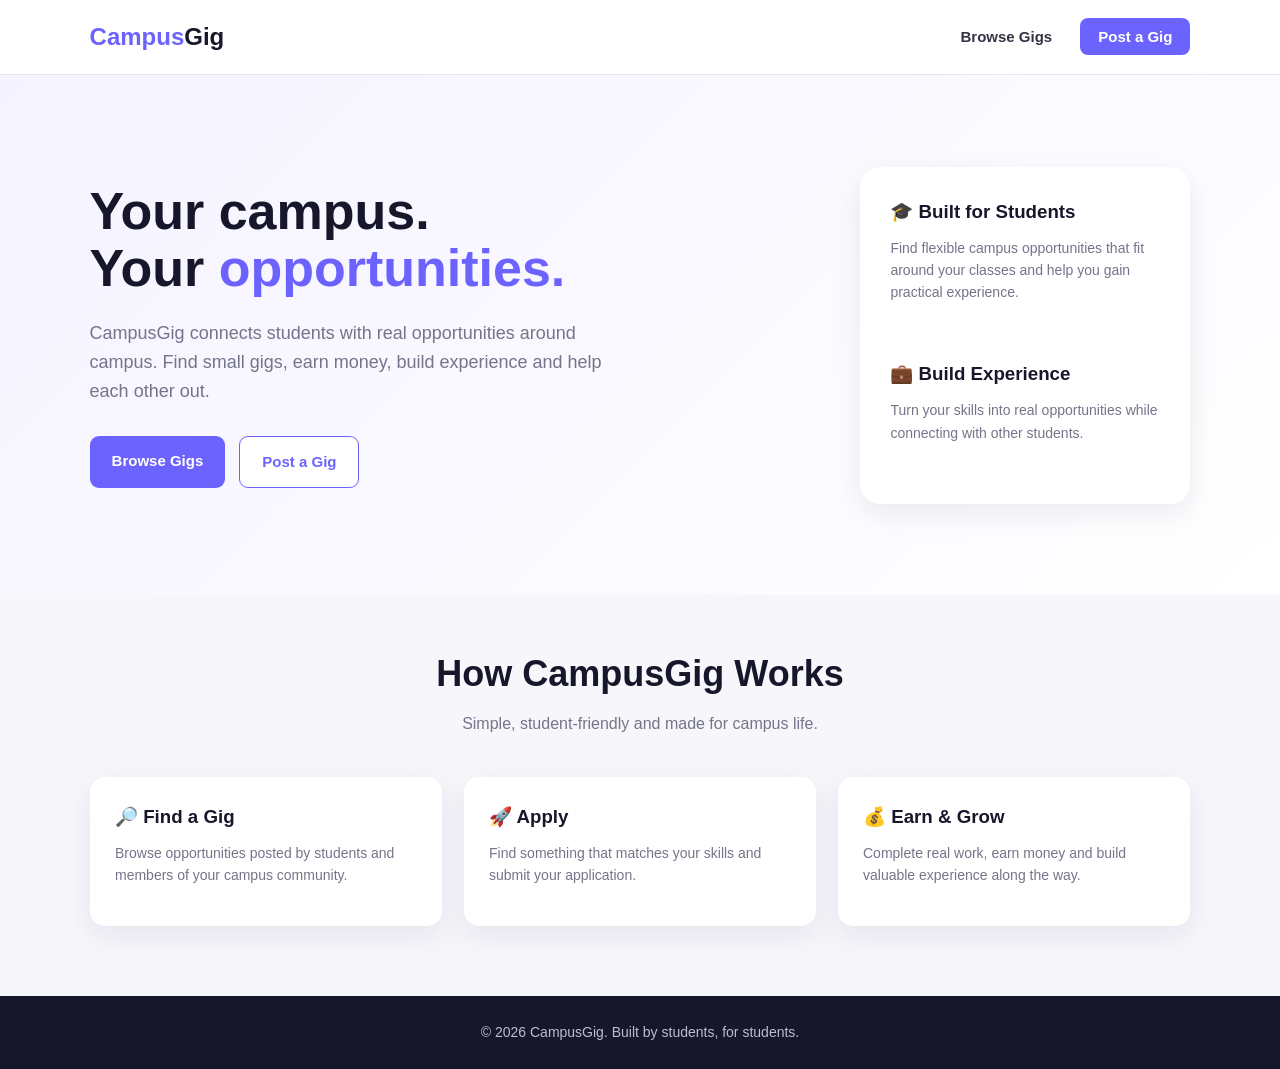
==== src/main/webapp/index.html @ ba2f9149 "Complete CampusGig frontend design" ====
<!DOCTYPE html>
<html lang="en">
<head>
    <meta charset="UTF-8">
    <meta name="viewport" content="width=device-width, initial-scale=1.0">

    <title>CampusGig - Find. Work. Grow.</title>

    <link rel="stylesheet" href="css/style.css">
</head>

<body>

    <!-- Navigation -->
    <nav class="navbar">

        <a href="index.html" class="logo">
            Campus<span>Gig</span>
        </a>

        <ul class="nav-links">
            <li>
                <a href="browse-gigs.html">Browse Gigs</a>
            </li>

            <li>
                <a href="post-gig.html" class="nav-button">
                    Post a Gig
                </a>
            </li>
        </ul>

    </nav>


    <!-- Hero -->
    <main>

        <section class="hero">

            <div class="hero-content">

                <h1>
                    Your campus.
                    <br>
                    Your <span>opportunities.</span>
                </h1>

                <p>
                    CampusGig connects students with real opportunities
                    around campus. Find small gigs, earn money, build
                    experience and help each other out.
                </p>

                <div class="hero-buttons">

                    <a href="browse-gigs.html" class="btn btn-primary">
                        Browse Gigs
                    </a>

                    <a href="post-gig.html" class="btn btn-secondary">
                        Post a Gig
                    </a>

                </div>

            </div>


            <div class="hero-card">

                <h3>🎓 Built for Students</h3>

                <p>
                    Find flexible campus opportunities that fit around
                    your classes and help you gain practical experience.
                </p>

                <br>

                <h3>💼 Build Experience</h3>

                <p>
                    Turn your skills into real opportunities while
                    connecting with other students.
                </p>

            </div>

        </section>


        <!-- How it works -->

        <section class="container">

            <div class="page-title">

                <h1>How CampusGig Works</h1>

                <p>
                    Simple, student-friendly and made for campus life.
                </p>

            </div>


            <div class="gig-grid">

                <div class="gig-card">

                    <h3>🔎 Find a Gig</h3>

                    <p>
                        Browse opportunities posted by students and
                        members of your campus community.
                    </p>

                </div>


                <div class="gig-card">

                    <h3>🚀 Apply</h3>

                    <p>
                        Find something that matches your skills and
                        submit your application.
                    </p>

                </div>


                <div class="gig-card">

                    <h3>💰 Earn & Grow</h3>

                    <p>
                        Complete real work, earn money and build
                        valuable experience along the way.
                    </p>

                </div>

            </div>

        </section>

    </main>


    <!-- Footer -->

    <footer class="footer">

        <p>
            © 2026 CampusGig. Built by students, for students.
        </p>

    </footer>

</body>
</html>
---- src/main/webapp/css/style.css ----
/* =========================
   CampusGig - Main Styles
   ========================= */

* {
    margin: 0;
    padding: 0;
    box-sizing: border-box;
}

:root {
    --primary: #6c63ff;
    --primary-dark: #5148d9;
    --dark: #17172b;
    --text: #333344;
    --muted: #74748a;
    --light: #f6f6fb;
    --white: #ffffff;
    --border: #e5e5ef;
    --success: #28a745;
    --danger: #dc3545;
    --shadow: 0 10px 30px rgba(30, 30, 60, 0.08);
}

body {
    font-family: Arial, Helvetica, sans-serif;
    background: var(--light);
    color: var(--text);
    line-height: 1.6;
}

/* =========================
   Navbar
   ========================= */

.navbar {
    background: var(--white);
    border-bottom: 1px solid var(--border);
    padding: 18px 7%;
    display: flex;
    align-items: center;
    justify-content: space-between;
    position: sticky;
    top: 0;
    z-index: 1000;
}

.logo {
    font-size: 24px;
    font-weight: 800;
    color: var(--primary);
    text-decoration: none;
}

.logo span {
    color: var(--dark);
}

.nav-links {
    display: flex;
    align-items: center;
    gap: 28px;
    list-style: none;
}

.nav-links a {
    color: var(--text);
    text-decoration: none;
    font-size: 15px;
    font-weight: 600;
    transition: 0.2s ease;
}

.nav-links a:hover {
    color: var(--primary);
}

.nav-button {
    background: var(--primary);
    color: white !important;
    padding: 10px 18px;
    border-radius: 8px;
}

.nav-button:hover {
    background: var(--primary-dark);
}

/* =========================
   Page Container
   ========================= */

.container {
    width: 86%;
    max-width: 1100px;
    margin: 50px auto;
}

/* =========================
   Hero Section
   ========================= */

.hero {
    min-height: 520px;
    display: flex;
    align-items: center;
    justify-content: space-between;
    gap: 50px;
    padding: 70px 7%;
    background: linear-gradient(135deg, #f5f3ff, #ffffff);
}

.hero-content {
    max-width: 600px;
}

.hero h1 {
    font-size: 52px;
    line-height: 1.1;
    color: var(--dark);
    margin-bottom: 22px;
}

.hero h1 span {
    color: var(--primary);
}

.hero p {
    font-size: 18px;
    color: var(--muted);
    margin-bottom: 30px;
    max-width: 520px;
}

.hero-buttons {
    display: flex;
    gap: 14px;
    flex-wrap: wrap;
}

.hero-card {
    background: var(--white);
    width: 330px;
    padding: 30px;
    border-radius: 20px;
    box-shadow: var(--shadow);
}

.hero-card h3 {
    color: var(--dark);
    margin-bottom: 10px;
}

.hero-card p {
    font-size: 14px;
}

/* =========================
   Buttons
   ========================= */

.btn {
    display: inline-block;
    border: none;
    cursor: pointer;
    text-decoration: none;
    font-size: 15px;
    font-weight: 700;
    padding: 13px 22px;
    border-radius: 9px;
    transition: 0.2s ease;
}

.btn-primary {
    background: var(--primary);
    color: white;
}

.btn-primary:hover {
    background: var(--primary-dark);
    transform: translateY(-1px);
}

.btn-secondary {
    background: white;
    color: var(--primary);
    border: 1px solid var(--primary);
}

.btn-secondary:hover {
    background: #f0efff;
}

.btn-danger {
    background: var(--danger);
    color: white;
}

/* =========================
   Headings
   ========================= */

.page-title {
    text-align: center;
    margin-bottom: 40px;
}

.page-title h1 {
    color: var(--dark);
    font-size: 36px;
    margin-bottom: 8px;
}

.page-title p {
    color: var(--muted);
}

/* =========================
   Forms
   ========================= */

.form-card {
    background: var(--white);
    max-width: 700px;
    margin: 0 auto;
    padding: 35px;
    border-radius: 16px;
    box-shadow: var(--shadow);
}

.form-group {
    margin-bottom: 22px;
}

.form-group label {
    display: block;
    font-weight: 700;
    margin-bottom: 8px;
    color: var(--dark);
}

.form-group input,
.form-group textarea,
.form-group select {
    width: 100%;
    padding: 13px 14px;
    border: 1px solid var(--border);
    border-radius: 8px;
    font-size: 15px;
    font-family: inherit;
    outline: none;
    transition: 0.2s ease;
    background: white;
}

.form-group input:focus,
.form-group textarea:focus,
.form-group select:focus {
    border-color: var(--primary);
    box-shadow: 0 0 0 3px rgba(108, 99, 255, 0.1);
}

.form-group textarea {
    min-height: 130px;
    resize: vertical;
}

.form-help {
    color: var(--muted);
    font-size: 13px;
    margin-top: 5px;
}

.form-actions {
    margin-top: 28px;
}

/* =========================
   Search
   ========================= */

.search-box {
    background: var(--white);
    padding: 20px;
    border-radius: 14px;
    box-shadow: var(--shadow);
    margin-bottom: 30px;
}

.search-form {
    display: flex;
    gap: 12px;
}

.search-form input {
    flex: 1;
    padding: 13px 15px;
    border: 1px solid var(--border);
    border-radius: 8px;
    font-size: 15px;
    outline: none;
}

.search-form input:focus {
    border-color: var(--primary);
}

/* =========================
   Gig Cards
   ========================= */

.gig-grid {
    display: grid;
    grid-template-columns: repeat(auto-fit, minmax(280px, 1fr));
    gap: 22px;
}

.gig-card {
    background: var(--white);
    padding: 25px;
    border-radius: 15px;
    box-shadow: var(--shadow);
    transition: 0.2s ease;
}

.gig-card:hover {
    transform: translateY(-4px);
}

.gig-card h3 {
    color: var(--dark);
    margin-bottom: 10px;
}

.gig-card p {
    color: var(--muted);
    font-size: 14px;
    margin-bottom: 15px;
}

.gig-info {
    display: flex;
    justify-content: space-between;
    gap: 10px;
    margin: 15px 0;
    font-size: 14px;
}

.gig-budget {
    color: var(--success);
    font-weight: 700;
}

.gig-deadline {
    color: var(--muted);
}

/* =========================
   Empty State
   ========================= */

.empty-state {
    background: white;
    padding: 45px;
    border-radius: 15px;
    text-align: center;
    box-shadow: var(--shadow);
}

.empty-state h3 {
    margin-bottom: 8px;
    color: var(--dark);
}

.empty-state p {
    color: var(--muted);
}

/* =========================
   Footer
   ========================= */

.footer {
    background: var(--dark);
    color: white;
    text-align: center;
    padding: 25px;
    margin-top: 70px;
}

.footer p {
    color: #bdbdcc;
    font-size: 14px;
}

/* =========================
   Responsive Design
   ========================= */

@media (max-width: 768px) {

    .navbar {
        padding: 15px 5%;
    }

    .nav-links {
        gap: 12px;
    }

    .nav-links a {
        font-size: 13px;
    }

    .hero {
        flex-direction: column;
        align-items: flex-start;
        padding: 55px 7%;
    }

    .hero h1 {
        font-size: 40px;
    }

    .hero-card {
        width: 100%;
    }

    .container {
        width: 90%;
    }

    .form-card {
        padding: 25px;
    }

    .search-form {
        flex-direction: column;
    }

    .search-form .btn {
        width: 100%;
    }
}
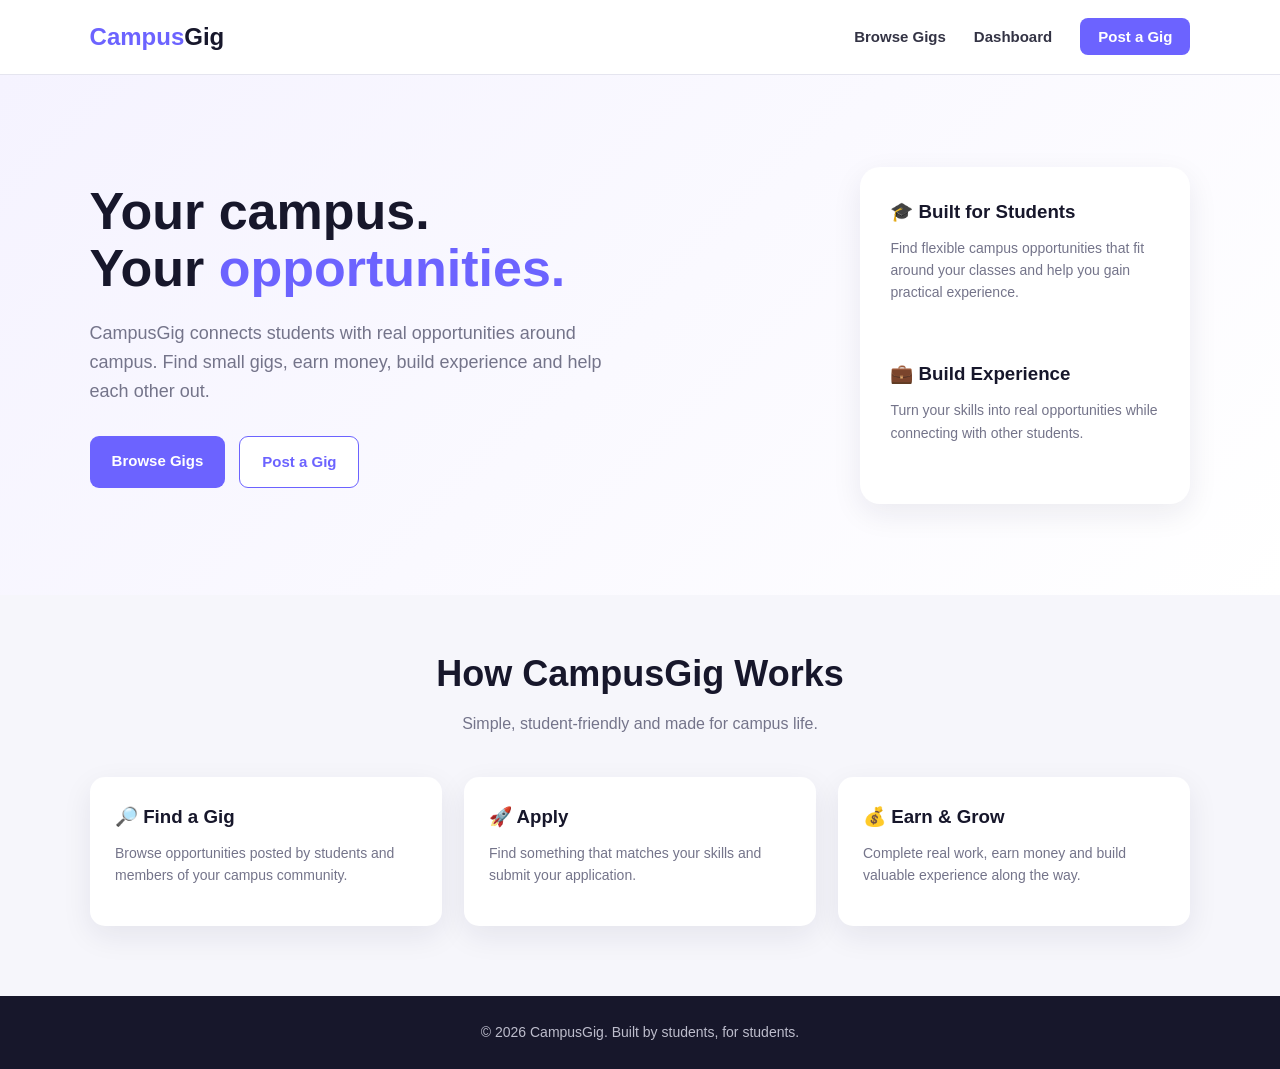
==== commit 9646bc1f: "Add applications dashboard with accept/reject, details and resume viewer" ====
--- a/src/main/webapp/index.html
+++ b/src/main/webapp/index.html
@@ -21,6 +21,10 @@
         <ul class="nav-links">
             <li>
                 <a href="browse-gigs.html">Browse Gigs</a>
+            </li>
+
+            <li>
+                <a href="dashboard.html">Dashboard</a>
             </li>
 
             <li>
--- a/src/main/webapp/css/style.css
+++ b/src/main/webapp/css/style.css
@@ -1,443 +1,571 @@
-/* =========================
-   CampusGig - Main Styles
-   ========================= */
-
-* {
-    margin: 0;
-    padding: 0;
-    box-sizing: border-box;
-}
-
-:root {
-    --primary: #6c63ff;
-    --primary-dark: #5148d9;
-    --dark: #17172b;
-    --text: #333344;
-    --muted: #74748a;
-    --light: #f6f6fb;
-    --white: #ffffff;
-    --border: #e5e5ef;
-    --success: #28a745;
-    --danger: #dc3545;
-    --shadow: 0 10px 30px rgba(30, 30, 60, 0.08);
-}
-
-body {
-    font-family: Arial, Helvetica, sans-serif;
-    background: var(--light);
-    color: var(--text);
-    line-height: 1.6;
-}
-
-/* =========================
-   Navbar
-   ========================= */
-
-.navbar {
-    background: var(--white);
-    border-bottom: 1px solid var(--border);
-    padding: 18px 7%;
-    display: flex;
-    align-items: center;
-    justify-content: space-between;
-    position: sticky;
-    top: 0;
-    z-index: 1000;
-}
-
-.logo {
-    font-size: 24px;
-    font-weight: 800;
-    color: var(--primary);
-    text-decoration: none;
-}
-
-.logo span {
-    color: var(--dark);
-}
-
-.nav-links {
-    display: flex;
-    align-items: center;
-    gap: 28px;
-    list-style: none;
-}
-
-.nav-links a {
-    color: var(--text);
-    text-decoration: none;
-    font-size: 15px;
-    font-weight: 600;
-    transition: 0.2s ease;
-}
-
-.nav-links a:hover {
-    color: var(--primary);
-}
-
-.nav-button {
-    background: var(--primary);
-    color: white !important;
-    padding: 10px 18px;
-    border-radius: 8px;
-}
-
-.nav-button:hover {
-    background: var(--primary-dark);
-}
-
-/* =========================
-   Page Container
-   ========================= */
-
-.container {
-    width: 86%;
-    max-width: 1100px;
-    margin: 50px auto;
-}
-
-/* =========================
-   Hero Section
-   ========================= */
-
-.hero {
-    min-height: 520px;
-    display: flex;
-    align-items: center;
-    justify-content: space-between;
-    gap: 50px;
-    padding: 70px 7%;
-    background: linear-gradient(135deg, #f5f3ff, #ffffff);
-}
-
-.hero-content {
-    max-width: 600px;
-}
-
-.hero h1 {
-    font-size: 52px;
-    line-height: 1.1;
-    color: var(--dark);
-    margin-bottom: 22px;
-}
-
-.hero h1 span {
-    color: var(--primary);
-}
-
-.hero p {
-    font-size: 18px;
-    color: var(--muted);
-    margin-bottom: 30px;
-    max-width: 520px;
-}
-
-.hero-buttons {
-    display: flex;
-    gap: 14px;
-    flex-wrap: wrap;
-}
-
-.hero-card {
-    background: var(--white);
-    width: 330px;
-    padding: 30px;
-    border-radius: 20px;
-    box-shadow: var(--shadow);
-}
-
-.hero-card h3 {
-    color: var(--dark);
-    margin-bottom: 10px;
-}
-
-.hero-card p {
-    font-size: 14px;
-}
-
-/* =========================
-   Buttons
-   ========================= */
-
-.btn {
-    display: inline-block;
-    border: none;
-    cursor: pointer;
-    text-decoration: none;
-    font-size: 15px;
-    font-weight: 700;
-    padding: 13px 22px;
-    border-radius: 9px;
-    transition: 0.2s ease;
-}
-
-.btn-primary {
-    background: var(--primary);
-    color: white;
-}
-
-.btn-primary:hover {
-    background: var(--primary-dark);
-    transform: translateY(-1px);
-}
-
-.btn-secondary {
-    background: white;
-    color: var(--primary);
-    border: 1px solid var(--primary);
-}
-
-.btn-secondary:hover {
-    background: #f0efff;
-}
-
-.btn-danger {
-    background: var(--danger);
-    color: white;
-}
-
-/* =========================
-   Headings
-   ========================= */
-
-.page-title {
-    text-align: center;
-    margin-bottom: 40px;
-}
-
-.page-title h1 {
-    color: var(--dark);
-    font-size: 36px;
-    margin-bottom: 8px;
-}
-
-.page-title p {
-    color: var(--muted);
-}
-
-/* =========================
-   Forms
-   ========================= */
-
-.form-card {
-    background: var(--white);
-    max-width: 700px;
-    margin: 0 auto;
-    padding: 35px;
-    border-radius: 16px;
-    box-shadow: var(--shadow);
-}
-
-.form-group {
-    margin-bottom: 22px;
-}
-
-.form-group label {
-    display: block;
-    font-weight: 700;
-    margin-bottom: 8px;
-    color: var(--dark);
-}
-
-.form-group input,
-.form-group textarea,
-.form-group select {
-    width: 100%;
-    padding: 13px 14px;
-    border: 1px solid var(--border);
-    border-radius: 8px;
-    font-size: 15px;
-    font-family: inherit;
-    outline: none;
-    transition: 0.2s ease;
-    background: white;
-}
-
-.form-group input:focus,
-.form-group textarea:focus,
-.form-group select:focus {
-    border-color: var(--primary);
-    box-shadow: 0 0 0 3px rgba(108, 99, 255, 0.1);
-}
-
-.form-group textarea {
-    min-height: 130px;
-    resize: vertical;
-}
-
-.form-help {
-    color: var(--muted);
-    font-size: 13px;
-    margin-top: 5px;
-}
-
-.form-actions {
-    margin-top: 28px;
-}
-
-/* =========================
-   Search
-   ========================= */
-
-.search-box {
-    background: var(--white);
-    padding: 20px;
-    border-radius: 14px;
-    box-shadow: var(--shadow);
-    margin-bottom: 30px;
-}
-
-.search-form {
-    display: flex;
-    gap: 12px;
-}
-
-.search-form input {
-    flex: 1;
-    padding: 13px 15px;
-    border: 1px solid var(--border);
-    border-radius: 8px;
-    font-size: 15px;
-    outline: none;
-}
-
-.search-form input:focus {
-    border-color: var(--primary);
-}
-
-/* =========================
-   Gig Cards
-   ========================= */
-
-.gig-grid {
-    display: grid;
-    grid-template-columns: repeat(auto-fit, minmax(280px, 1fr));
-    gap: 22px;
-}
-
-.gig-card {
-    background: var(--white);
-    padding: 25px;
-    border-radius: 15px;
-    box-shadow: var(--shadow);
-    transition: 0.2s ease;
-}
-
-.gig-card:hover {
-    transform: translateY(-4px);
-}
-
-.gig-card h3 {
-    color: var(--dark);
-    margin-bottom: 10px;
-}
-
-.gig-card p {
-    color: var(--muted);
-    font-size: 14px;
-    margin-bottom: 15px;
-}
-
-.gig-info {
-    display: flex;
-    justify-content: space-between;
-    gap: 10px;
-    margin: 15px 0;
-    font-size: 14px;
-}
-
-.gig-budget {
-    color: var(--success);
-    font-weight: 700;
-}
-
-.gig-deadline {
-    color: var(--muted);
-}
-
-/* =========================
-   Empty State
-   ========================= */
-
-.empty-state {
-    background: white;
-    padding: 45px;
-    border-radius: 15px;
-    text-align: center;
-    box-shadow: var(--shadow);
-}
-
-.empty-state h3 {
-    margin-bottom: 8px;
-    color: var(--dark);
-}
-
-.empty-state p {
-    color: var(--muted);
-}
-
-/* =========================
-   Footer
-   ========================= */
-
-.footer {
-    background: var(--dark);
-    color: white;
-    text-align: center;
-    padding: 25px;
-    margin-top: 70px;
-}
-
-.footer p {
-    color: #bdbdcc;
-    font-size: 14px;
-}
-
-/* =========================
-   Responsive Design
-   ========================= */
-
-@media (max-width: 768px) {
-
-    .navbar {
-        padding: 15px 5%;
-    }
-
-    .nav-links {
-        gap: 12px;
-    }
-
-    .nav-links a {
-        font-size: 13px;
-    }
-
-    .hero {
-        flex-direction: column;
-        align-items: flex-start;
-        padding: 55px 7%;
-    }
-
-    .hero h1 {
-        font-size: 40px;
-    }
-
-    .hero-card {
-        width: 100%;
-    }
-
-    .container {
-        width: 90%;
-    }
-
-    .form-card {
-        padding: 25px;
-    }
-
-    .search-form {
-        flex-direction: column;
-    }
-
-    .search-form .btn {
-        width: 100%;
-    }
-}+/* =========================
+   CampusGig - Main Styles
+   ========================= */
+
+* {
+    margin: 0;
+    padding: 0;
+    box-sizing: border-box;
+}
+
+:root {
+    --primary: #6c63ff;
+    --primary-dark: #5148d9;
+    --dark: #17172b;
+    --text: #333344;
+    --muted: #74748a;
+    --light: #f6f6fb;
+    --white: #ffffff;
+    --border: #e5e5ef;
+    --success: #28a745;
+    --danger: #dc3545;
+    --shadow: 0 10px 30px rgba(30, 30, 60, 0.08);
+}
+
+body {
+    font-family: Arial, Helvetica, sans-serif;
+    background: var(--light);
+    color: var(--text);
+    line-height: 1.6;
+}
+
+/* =========================
+   Navbar
+   ========================= */
+
+.navbar {
+    background: var(--white);
+    border-bottom: 1px solid var(--border);
+    padding: 18px 7%;
+    display: flex;
+    align-items: center;
+    justify-content: space-between;
+    position: sticky;
+    top: 0;
+    z-index: 1000;
+}
+
+.logo {
+    font-size: 24px;
+    font-weight: 800;
+    color: var(--primary);
+    text-decoration: none;
+}
+
+.logo span {
+    color: var(--dark);
+}
+
+.nav-links {
+    display: flex;
+    align-items: center;
+    gap: 28px;
+    list-style: none;
+}
+
+.nav-links a {
+    color: var(--text);
+    text-decoration: none;
+    font-size: 15px;
+    font-weight: 600;
+    transition: 0.2s ease;
+}
+
+.nav-links a:hover {
+    color: var(--primary);
+}
+
+.nav-button {
+    background: var(--primary);
+    color: white !important;
+    padding: 10px 18px;
+    border-radius: 8px;
+}
+
+.nav-button:hover {
+    background: var(--primary-dark);
+}
+
+/* =========================
+   Page Container
+   ========================= */
+
+.container {
+    width: 86%;
+    max-width: 1100px;
+    margin: 50px auto;
+}
+
+/* =========================
+   Hero Section
+   ========================= */
+
+.hero {
+    min-height: 520px;
+    display: flex;
+    align-items: center;
+    justify-content: space-between;
+    gap: 50px;
+    padding: 70px 7%;
+    background: linear-gradient(135deg, #f5f3ff, #ffffff);
+}
+
+.hero-content {
+    max-width: 600px;
+}
+
+.hero h1 {
+    font-size: 52px;
+    line-height: 1.1;
+    color: var(--dark);
+    margin-bottom: 22px;
+}
+
+.hero h1 span {
+    color: var(--primary);
+}
+
+.hero p {
+    font-size: 18px;
+    color: var(--muted);
+    margin-bottom: 30px;
+    max-width: 520px;
+}
+
+.hero-buttons {
+    display: flex;
+    gap: 14px;
+    flex-wrap: wrap;
+}
+
+.hero-card {
+    background: var(--white);
+    width: 330px;
+    padding: 30px;
+    border-radius: 20px;
+    box-shadow: var(--shadow);
+}
+
+.hero-card h3 {
+    color: var(--dark);
+    margin-bottom: 10px;
+}
+
+.hero-card p {
+    font-size: 14px;
+}
+
+/* =========================
+   Buttons
+   ========================= */
+
+.btn {
+    display: inline-block;
+    border: none;
+    cursor: pointer;
+    text-decoration: none;
+    font-size: 15px;
+    font-weight: 700;
+    padding: 13px 22px;
+    border-radius: 9px;
+    transition: 0.2s ease;
+}
+
+.btn-primary {
+    background: var(--primary);
+    color: white;
+}
+
+.btn-primary:hover {
+    background: var(--primary-dark);
+    transform: translateY(-1px);
+}
+
+.btn-secondary {
+    background: white;
+    color: var(--primary);
+    border: 1px solid var(--primary);
+}
+
+.btn-secondary:hover {
+    background: #f0efff;
+}
+
+.btn-danger {
+    background: var(--danger);
+    color: white;
+}
+
+/* =========================
+   Headings
+   ========================= */
+
+.page-title {
+    text-align: center;
+    margin-bottom: 40px;
+}
+
+.page-title h1 {
+    color: var(--dark);
+    font-size: 36px;
+    margin-bottom: 8px;
+}
+
+.page-title p {
+    color: var(--muted);
+}
+
+/* =========================
+   Forms
+   ========================= */
+
+.form-card {
+    background: var(--white);
+    max-width: 700px;
+    margin: 0 auto;
+    padding: 35px;
+    border-radius: 16px;
+    box-shadow: var(--shadow);
+}
+
+.form-group {
+    margin-bottom: 22px;
+}
+
+.form-group label {
+    display: block;
+    font-weight: 700;
+    margin-bottom: 8px;
+    color: var(--dark);
+}
+
+.form-group input,
+.form-group textarea,
+.form-group select {
+    width: 100%;
+    padding: 13px 14px;
+    border: 1px solid var(--border);
+    border-radius: 8px;
+    font-size: 15px;
+    font-family: inherit;
+    outline: none;
+    transition: 0.2s ease;
+    background: white;
+}
+
+.form-group input:focus,
+.form-group textarea:focus,
+.form-group select:focus {
+    border-color: var(--primary);
+    box-shadow: 0 0 0 3px rgba(108, 99, 255, 0.1);
+}
+
+.form-group textarea {
+    min-height: 130px;
+    resize: vertical;
+}
+
+.form-help {
+    color: var(--muted);
+    font-size: 13px;
+    margin-top: 5px;
+}
+
+.form-actions {
+    margin-top: 28px;
+}
+
+/* =========================
+   Search
+   ========================= */
+
+.search-box {
+    background: var(--white);
+    padding: 20px;
+    border-radius: 14px;
+    box-shadow: var(--shadow);
+    margin-bottom: 30px;
+}
+
+.search-form {
+    display: flex;
+    gap: 12px;
+}
+
+.search-form input {
+    flex: 1;
+    padding: 13px 15px;
+    border: 1px solid var(--border);
+    border-radius: 8px;
+    font-size: 15px;
+    outline: none;
+}
+
+.search-form input:focus {
+    border-color: var(--primary);
+}
+
+/* =========================
+   Gig Cards
+   ========================= */
+
+.gig-grid {
+    display: grid;
+    grid-template-columns: repeat(auto-fit, minmax(280px, 1fr));
+    gap: 22px;
+}
+
+.gig-card {
+    background: var(--white);
+    padding: 25px;
+    border-radius: 15px;
+    box-shadow: var(--shadow);
+    transition: 0.2s ease;
+}
+
+.gig-card:hover {
+    transform: translateY(-4px);
+}
+
+.gig-card h3 {
+    color: var(--dark);
+    margin-bottom: 10px;
+}
+
+.gig-card p {
+    color: var(--muted);
+    font-size: 14px;
+    margin-bottom: 15px;
+}
+
+.gig-info {
+    display: flex;
+    justify-content: space-between;
+    gap: 10px;
+    margin: 15px 0;
+    font-size: 14px;
+}
+
+.gig-budget {
+    color: var(--success);
+    font-weight: 700;
+}
+
+.gig-deadline {
+    color: var(--muted);
+}
+
+/* =========================
+   Empty State
+   ========================= */
+
+.empty-state {
+    background: white;
+    padding: 45px;
+    border-radius: 15px;
+    text-align: center;
+    box-shadow: var(--shadow);
+}
+
+.empty-state h3 {
+    margin-bottom: 8px;
+    color: var(--dark);
+}
+
+.empty-state p {
+    color: var(--muted);
+}
+
+/* =========================
+   Footer
+   ========================= */
+
+.footer {
+    background: var(--dark);
+    color: white;
+    text-align: center;
+    padding: 25px;
+    margin-top: 70px;
+}
+
+.footer p {
+    color: #bdbdcc;
+    font-size: 14px;
+}
+
+/* =========================
+   Responsive Design
+   ========================= */
+
+@media (max-width: 768px) {
+
+    .navbar {
+        padding: 15px 5%;
+    }
+
+    .nav-links {
+        gap: 12px;
+    }
+
+    .nav-links a {
+        font-size: 13px;
+    }
+
+    .hero {
+        flex-direction: column;
+        align-items: flex-start;
+        padding: 55px 7%;
+    }
+
+    .hero h1 {
+        font-size: 40px;
+    }
+
+    .hero-card {
+        width: 100%;
+    }
+
+    .container {
+        width: 90%;
+    }
+
+    .form-card {
+        padding: 25px;
+    }
+
+    .search-form {
+        flex-direction: column;
+    }
+
+    .search-form .btn {
+        width: 100%;
+    }
+}
+
+/* =========================
+   Status / Confirmation Card
+   ========================= */
+
+.status-card {
+    background: var(--white);
+    max-width: 620px;
+    margin: 40px auto;
+    padding: 42px 36px;
+    border-radius: 20px;
+    box-shadow: var(--shadow);
+    text-align: center;
+}
+
+.status-icon {
+    width: 68px;
+    height: 68px;
+    border-radius: 50%;
+    display: inline-flex;
+    align-items: center;
+    justify-content: center;
+    margin-bottom: 22px;
+}
+
+.status-icon svg {
+    width: 34px;
+    height: 34px;
+}
+
+.status-icon-success {
+    background: #eefbf1;
+    color: #22c55e;
+}
+
+.status-icon-danger {
+    background: #fef2f2;
+    color: #ef4444;
+}
+
+.status-title {
+    font-size: 28px;
+    font-weight: 800;
+    color: var(--dark);
+    margin-bottom: 10px;
+}
+
+.status-subtitle {
+    font-size: 15px;
+    color: var(--muted);
+    margin-bottom: 28px;
+}
+
+.status-details {
+    background: #fafafe;
+    border: 1px solid var(--border);
+    border-radius: 14px;
+    padding: 20px 24px;
+    text-align: left;
+    margin-bottom: 30px;
+}
+
+.status-details-row {
+    display: flex;
+    justify-content: space-between;
+    align-items: center;
+    padding: 11px 0;
+    border-bottom: 1px solid #f0f0f8;
+    font-size: 14px;
+}
+
+.status-details-row:last-child {
+    border-bottom: none;
+    padding-bottom: 0;
+}
+
+.status-details-row:first-child {
+    padding-top: 0;
+}
+
+.status-details-label {
+    color: var(--muted);
+    font-weight: 600;
+}
+
+.status-details-value {
+    color: var(--dark);
+    font-weight: 700;
+    text-align: right;
+    word-break: break-word;
+}
+
+.status-badge {
+    display: inline-flex;
+    align-items: center;
+    padding: 4px 12px;
+    border-radius: 20px;
+    font-size: 13px;
+    font-weight: 700;
+}
+
+.status-badge-open {
+    background: #ecfdf5;
+    color: #059669;
+}
+
+.status-error-box {
+    background: #fef2f2;
+    border: 1px solid #fecaca;
+    border-radius: 12px;
+    padding: 18px 20px;
+    color: #b91c1c;
+    text-align: left;
+    margin-bottom: 28px;
+    font-size: 14px;
+    line-height: 1.6;
+}
+
+.status-error-box p {
+    margin: 4px 0;
+}
+
+.status-actions {
+    display: flex;
+    gap: 12px;
+    justify-content: center;
+    flex-wrap: wrap;
+}
